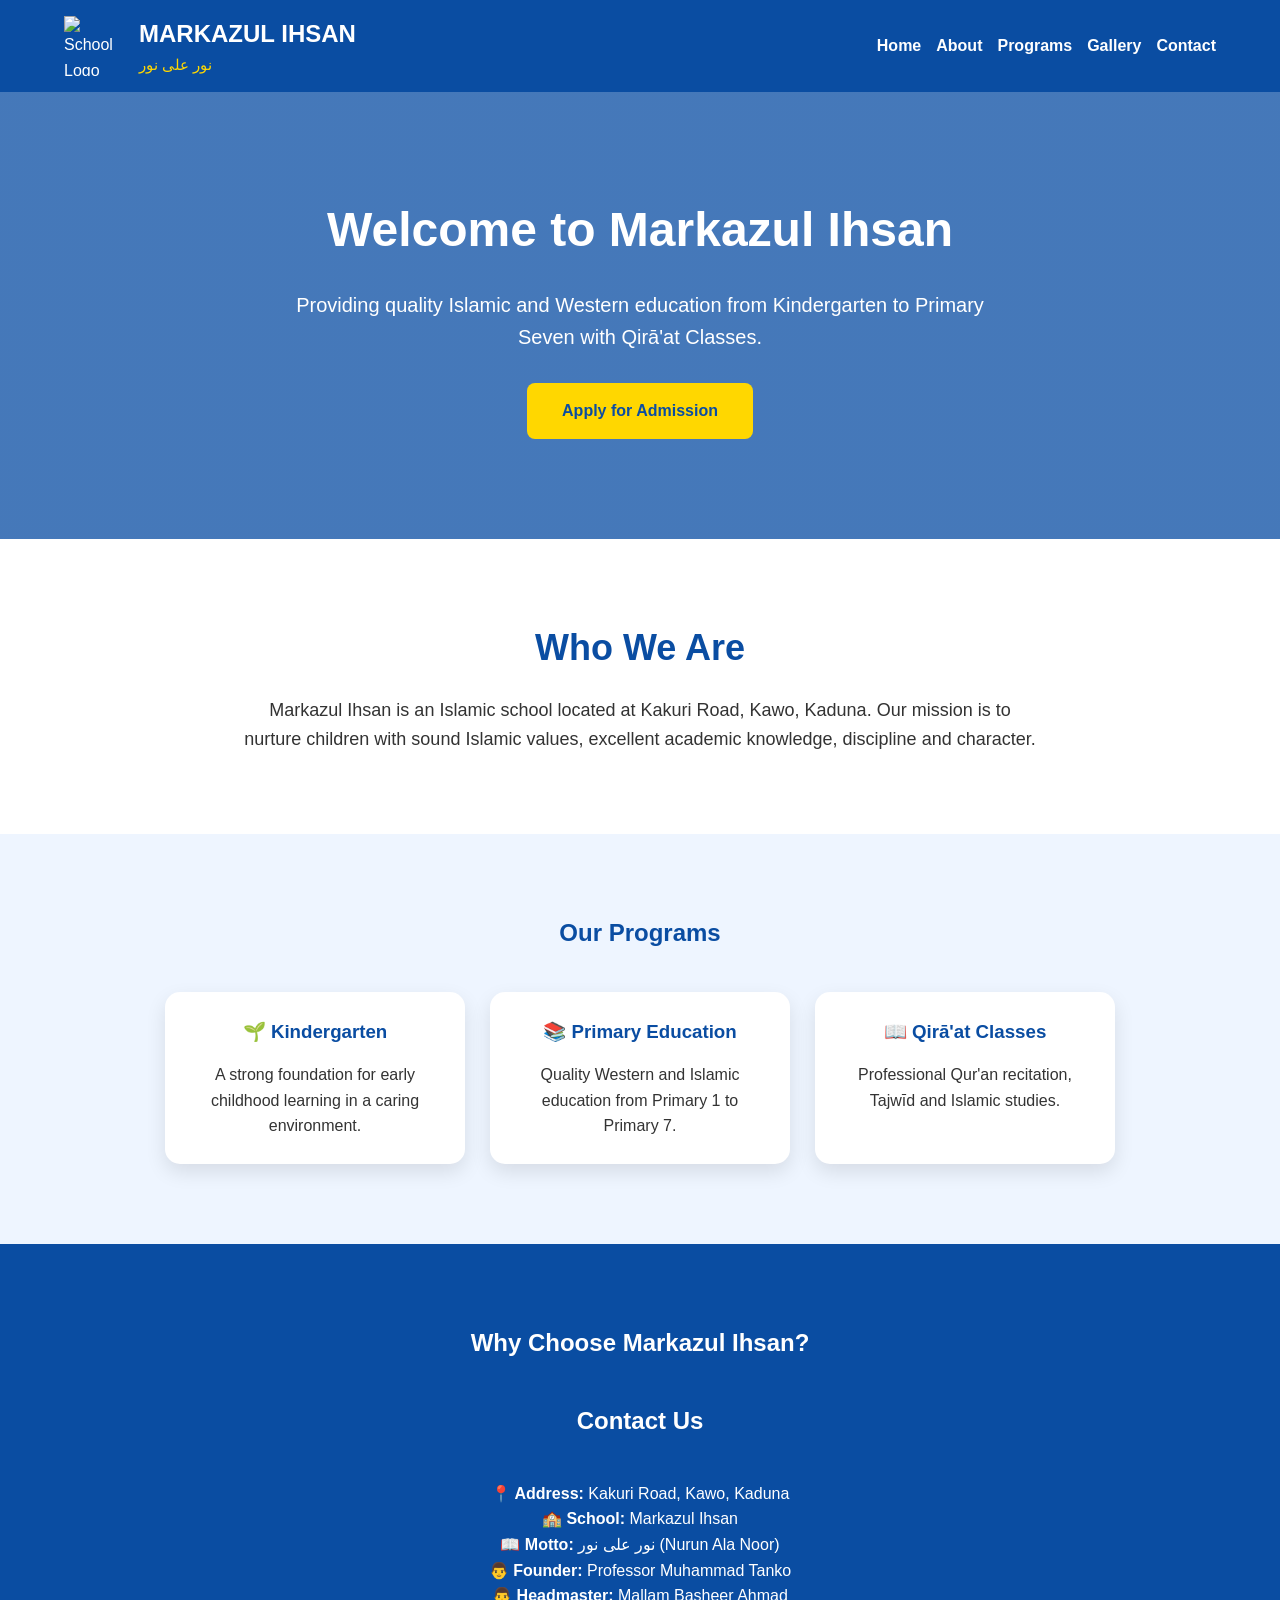
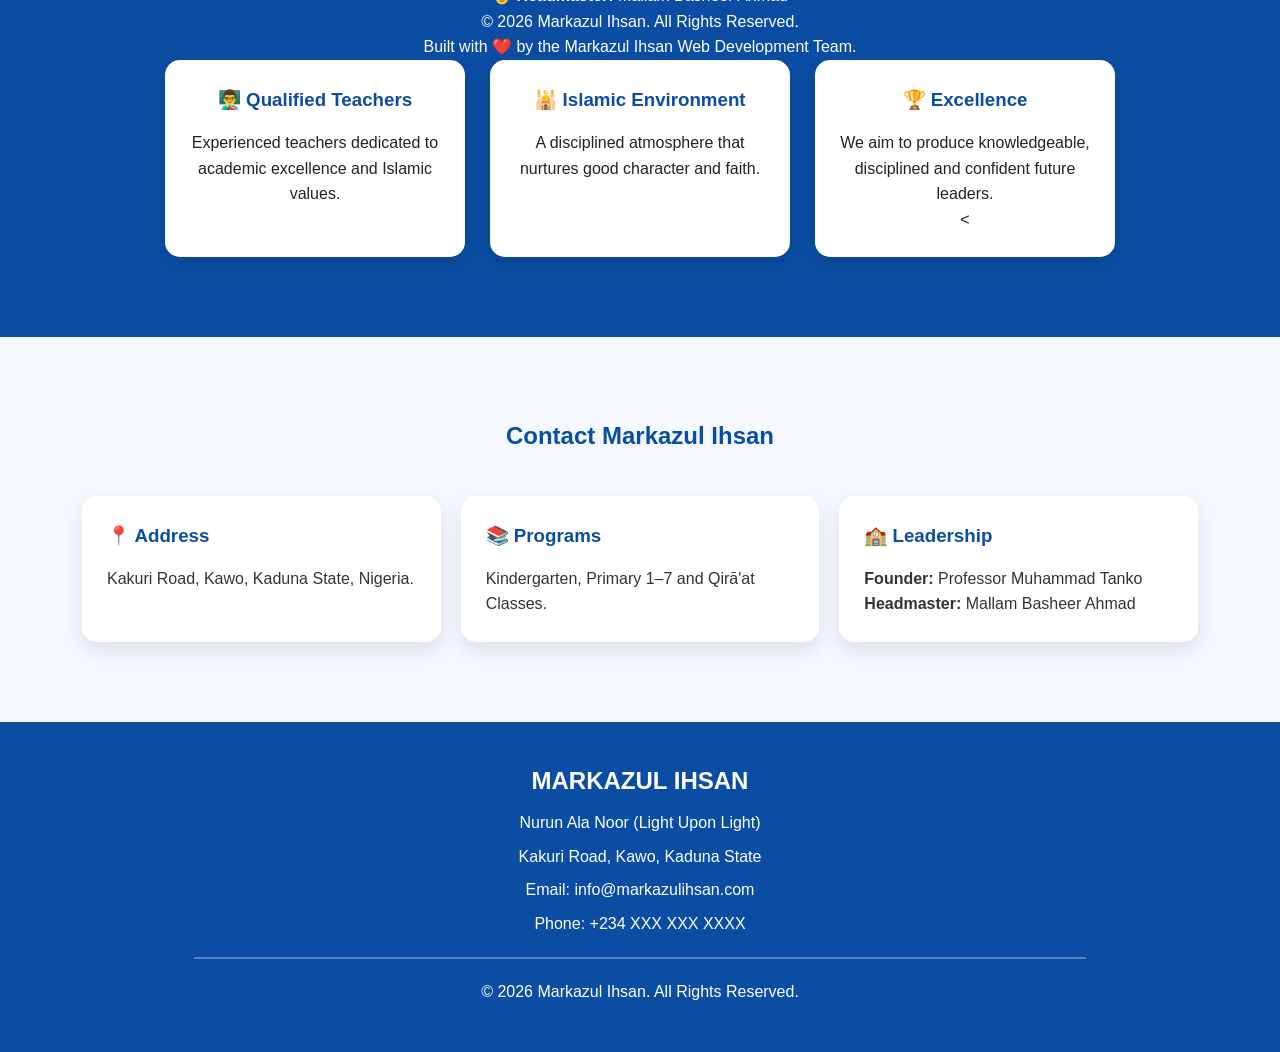
==== index.html @ 16014219 "Add files via upload" ====
<!DOCTYPE html>
<html lang="en">
<head>
    <meta charset="UTF-8">
    <meta name="viewport" content="width=device-width, initial-scale=1.0">
    <title>Markazul Ihsan | Official Website</title>
    <link rel="stylesheet" href="style.css">
</head>

<body>

<header>

<div class="container">

<div class="logo-box">

<img src="logo.png" alt="School Logo" class="logo">

<div>

<h1>MARKAZUL IHSAN</h1>

<p class="motto">نور على نور</p>

</div>

</div>

<nav>

<a href="#">Home</a>
<a href="#">About</a>
<a href="#">Programs</a>
<a href="#">Gallery</a>
<a href="#">Contact</a>

</nav>

</div>

</header>

<section class="hero">

<div class="container">

<h2>Welcome to Markazul Ihsan</h2>

<p>
Providing quality Islamic and Western education from
Kindergarten to Primary Seven with Qirā'at Classes.
</p>

<a href="#" class="btn">Apply for Admission</a>

</div>

</section>

<section class="about">

<div class="container">

<h2>Who We Are</h2>

<p>

Markazul Ihsan is an Islamic school located at
Kakuri Road, Kawo, Kaduna.

Our mission is to nurture children with sound Islamic values,
excellent academic knowledge, discipline and character.

</p>

</div>

</section>
<section class="programs">

<div class="container">

<h2>Our Programs</h2>

<div class="cards">

<div class="card">
<h3>🌱 Kindergarten</h3>
<p>A strong foundation for early childhood learning in a caring environment.</p>
</div>

<div class="card">
<h3>📚 Primary Education</h3>
<p>Quality Western and Islamic education from Primary 1 to Primary 7.</p>
</div>

<div class="card">
<h3>📖 Qirā'at Classes</h3>
<p>Professional Qur'an recitation, Tajwīd and Islamic studies.</p>
</div>

</div>

</div>

</section>

<section class="why">

<div class="container">

<h2>Why Choose Markazul Ihsan?</h2>
<section class="contact-preview">

<div class="container">

<h2>Contact Us</h2>

<p><strong>📍 Address:</strong> Kakuri Road, Kawo, Kaduna</p>

<p><strong>🏫 School:</strong> Markazul Ihsan</p>

<p><strong>📖 Motto:</strong> نور على نور (Nurun Ala Noor)</p>

<p><strong>👨 Founder:</strong> Professor Muhammad Tanko</p>

<p><strong>👨 Headmaster:</strong> Mallam Basheer Ahmad</p>

</div>

</section>

<footer>

<div class="container">

<p>&copy; 2026 Markazul Ihsan. All Rights Reserved.</p>

<p>Built with ❤️ by the Markazul Ihsan Web Development Team.</p>

</div>

</footer>

<script src="script.js"></script>

</body>
</html>

<div class="cards">

<div class="card">
<h3>👨‍🏫 Qualified Teachers</h3>
<p>Experienced teachers dedicated to academic excellence and Islamic values.</p>
</div>

<div class="card">
<h3>🕌 Islamic Environment</h3>
<p>A disciplined atmosphere that nurtures good character and faith.</p>
</div>

<div class="card">
<h3>🏆 Excellence</h3>
<p>We aim to produce knowledgeable, disciplined and confident future leaders.</p>
<p><
</div>

</div>

</div>

</section>
<script src="script.js"></script>
<section class="contact">

<div class="container">

<h2>Contact Markazul Ihsan</h2>

<div class="contact-grid">

<div class="contact-card">

<h3>📍 Address</h3>

<p>Kakuri Road, Kawo, Kaduna State, Nigeria.</p>

</div>

<div class="contact-card">

<h3>📚 Programs</h3>

<p>Kindergarten, Primary 1–7 and Qirā'at Classes.</p>

</div>

<div class="contact-card">

<h3>🏫 Leadership</h3>

<p><strong>Founder:</strong> Professor Muhammad Tanko</p>

<p><strong>Headmaster:</strong> Mallam Basheer Ahmad</p>

</div>

</div>

</div>

</section>
<footer class="footer">

    <div class="container">

        <h2>MARKAZUL IHSAN</h2>

        <p>Nurun Ala Noor (Light Upon Light)</p>

        <p>Kakuri Road, Kawo, Kaduna State</p>

        <p>Email: info@markazulihsan.com</p>

        <p>Phone: +234 XXX XXX XXXX</p>

        <hr>

        <p>&copy; 2026 Markazul Ihsan. All Rights Reserved.</p>

    </div>

</footer>
---- style.css ----
/* ===========================
   RESET
=========================== */

*{
    margin:0;
    padding:0;
    box-sizing:border-box;
}

body{
    font-family:Arial, Helvetica, sans-serif;
    background:#f5f9ff;
    color:#333;
    line-height:1.6;
}

/* ===========================
   CONTAINER
=========================== */

.container{
    width:90%;
    max-width:1200px;
    margin:auto;
}

/* ===========================
   HEADER
=========================== */

header{
    background:#0A4DA2;
    color:white;
    padding:15px 0;
    position:sticky;
    top:0;
    z-index:1000;
}

header .container{
    display:flex;
    justify-content:space-between;
    align-items:center;
    flex-wrap:wrap;
}

.logo-box{
    display:flex;
    align-items:center;
    gap:15px;
}

.logo{
    width:60px;
    height:60px;
    object-fit:contain;
}

.logo-box h1{
    font-size:24px;
}

.motto{
    color:#FFD700;
    font-size:15px;
}

/* ===========================
   NAVIGATION
=========================== */

nav{
    display:flex;
    flex-wrap:wrap;
    gap:15px;
}

nav a{
    color:white;
    text-decoration:none;
    font-weight:bold;
    transition:.3s;
}

nav a:hover{
    color:#FFD700;
}

/* ===========================
   HERO
=========================== */

.hero{
    background:linear-gradient(rgba(10,77,162,.75),
    rgba(10,77,162,.75));
    color:white;
    text-align:center;
    padding:100px 20px;
}

.hero h2{
    font-size:48px;
    margin-bottom:20px;
}

.hero p{
    max-width:700px;
    margin:auto;
    font-size:20px;
}

.btn{
    display:inline-block;
    margin-top:30px;
    background:#FFD700;
    color:#0A4DA2;
    padding:15px 35px;
    text-decoration:none;
    border-radius:8px;
    font-weight:bold;
    transition:.3s;
}

.btn:hover{
    background:white;
}
/* ===========================
   ABOUT SECTION
=========================== */

.about{
    padding:80px 20px;
    background:white;
    text-align:center;
}

.about h2{
    color:#0A4DA2;
    font-size:36px;
    margin-bottom:20px;
}

.about p{
    max-width:800px;
    margin:auto;
    font-size:18px;
}

/* ===========================
   PROGRAMS
=========================== */

.programs{
    padding:80px 20px;
    background:#eef5ff;
    text-align:center;
}

.programs h2{
    color:#0A4DA2;
    margin-bottom:40px;
}

/* ===========================
   CARDS
=========================== */

.cards{
    display:flex;
    justify-content:center;
    gap:25px;
    flex-wrap:wrap;
}

.card{
    background:white;
    width:300px;
    padding:25px;
    border-radius:15px;
    box-shadow:0 8px 20px rgba(0,0,0,.1);
    transition:.3s;
}

.card:hover{
    transform:translateY(-10px);
}

.card h3{
    color:#0A4DA2;
    margin-bottom:15px;
}

/* ===========================
   WHY CHOOSE US
=========================== */

.why{
    padding:80px 20px;
    background:#0A4DA2;
    text-align:center;
    color:white;
}

.why h2{
    margin-bottom:40px;
}

.why .card{
    color:#222;
}

/* ===========================
   GALLERY
=========================== */

.gallery{
    padding:80px 20px;
    background:white;
    text-align:center;
}

.gallery h2{
    color:#0A4DA2;
    margin-bottom:15px;
}

.gallery p{
    margin-bottom:30px;
}

.gallery-grid{
    display:grid;
    grid-template-columns:repeat(auto-fit,minmax(220px,1fr));
    gap:20px;
}

.gallery-grid img{
    width:100%;
    height:220px;
    object-fit:cover;
    border-radius:15px;
    box-shadow:0 8px 20px rgba(0,0,0,.15);
    transition:.3s;
}

.gallery-grid img:hover{
    transform:scale(1.05);
}
/* ===========================
   CONTACT
=========================== */

.contact{
    padding:80px 20px;
    background:#f5f9ff;
}

.contact h2{
    text-align:center;
    color:#0A4DA2;
    margin-bottom:40px;
}

.contact-grid{
    display:grid;
    grid-template-columns:repeat(auto-fit,minmax(250px,1fr));
    gap:20px;
}

.contact-card{
    background:white;
    padding:25px;
    border-radius:15px;
    box-shadow:0 8px 20px rgba(0,0,0,.1);
}

.contact-card h3{
    color:#0A4DA2;
    margin-bottom:15px;
}

/* ===========================
   FOOTER
=========================== */

.footer{
    background:#0A4DA2;
    color:white;
    text-align:center;
    padding:40px 20px;
}

.footer h2{
    margin-bottom:10px;
}

.footer p{
    margin:8px 0;
}

.footer hr{
    width:80%;
    margin:20px auto;
    border:1px solid rgba(255,255,255,.3);
}

/* ===========================
   FORMS
=========================== */

.form-section{
    max-width:700px;
    margin:60px auto;
    padding:30px;
    background:white;
    border-radius:15px;
    box-shadow:0 8px 20px rgba(0,0,0,.1);
}

.form-section h2{
    text-align:center;
    color:#0A4DA2;
    margin-bottom:25px;
}

form{
    display:flex;
    flex-direction:column;
}

label{
    margin-top:15px;
    font-weight:bold;
}

input,
select,
textarea{
    padding:12px;
    margin-top:8px;
    border:1px solid #ccc;
    border-radius:8px;
    font-size:16px;
}

button{
    margin-top:25px;
    background:#0A4DA2;
    color:white;
    border:none;
    padding:15px;
    border-radius:8px;
    cursor:pointer;
    font-size:17px;
}

button:hover{
    background:#083b7d;
}

/* ===========================
   MOBILE
=========================== */

@media (max-width:768px){

header .container{
    flex-direction:column;
    text-align:center;
}

nav{
    justify-content:center;
    margin-top:15px;
}

.hero h2{
    font-size:34px;
}

.hero p{
    font-size:18px;
}

.logo-box{
    flex-direction:column;
}

.card{
    width:100%;
}
}
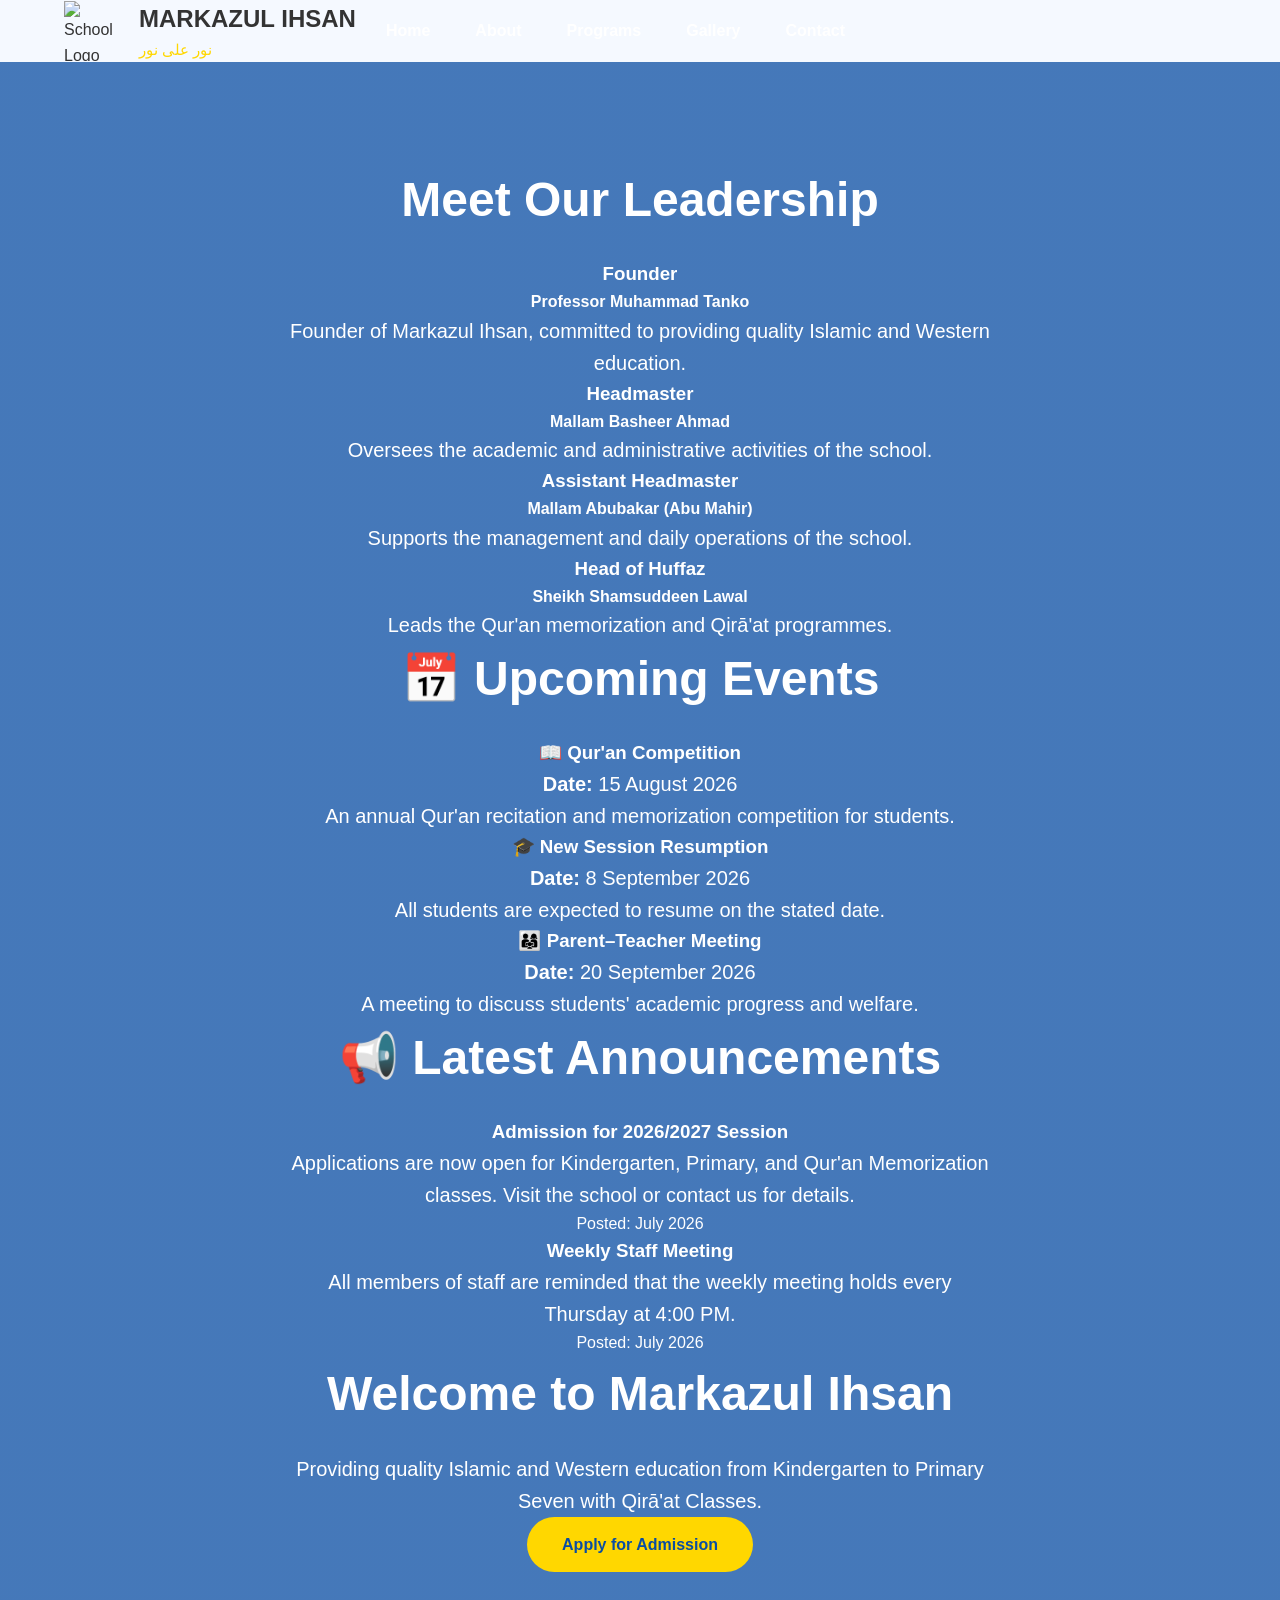
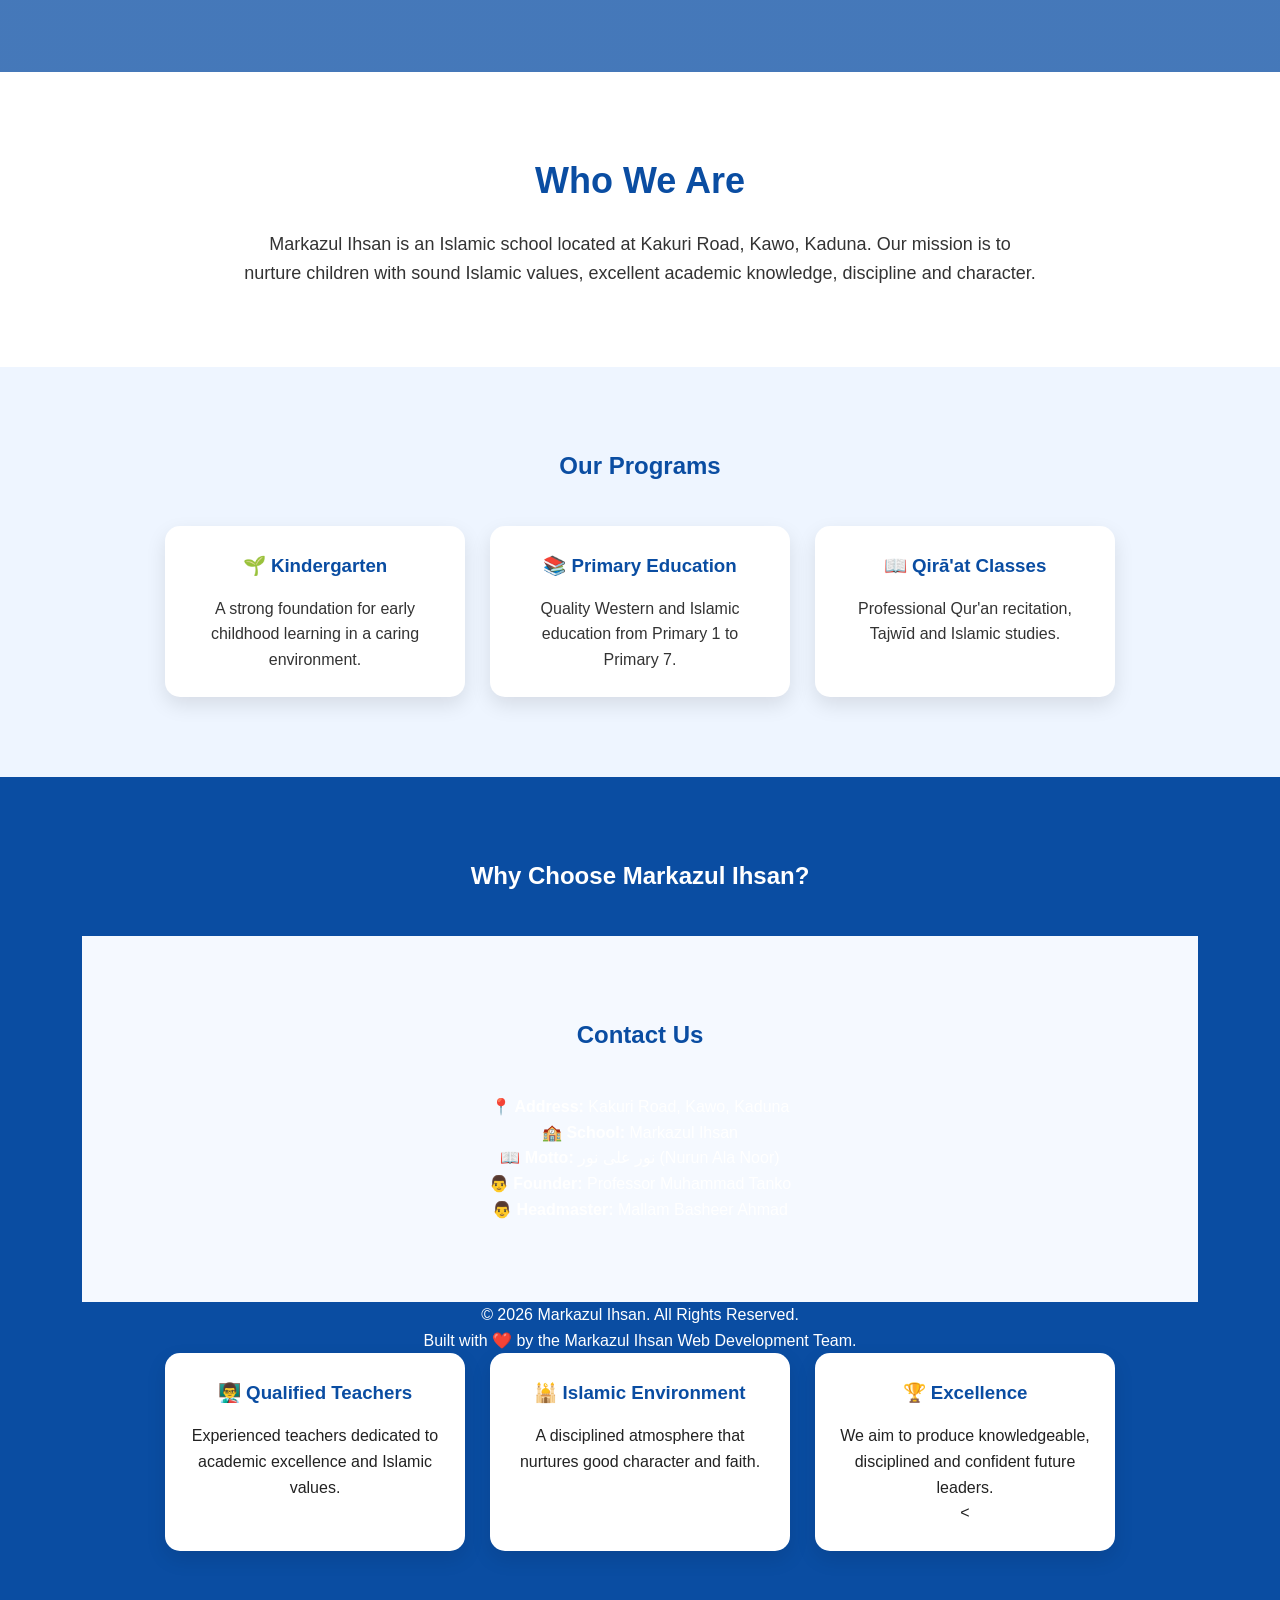
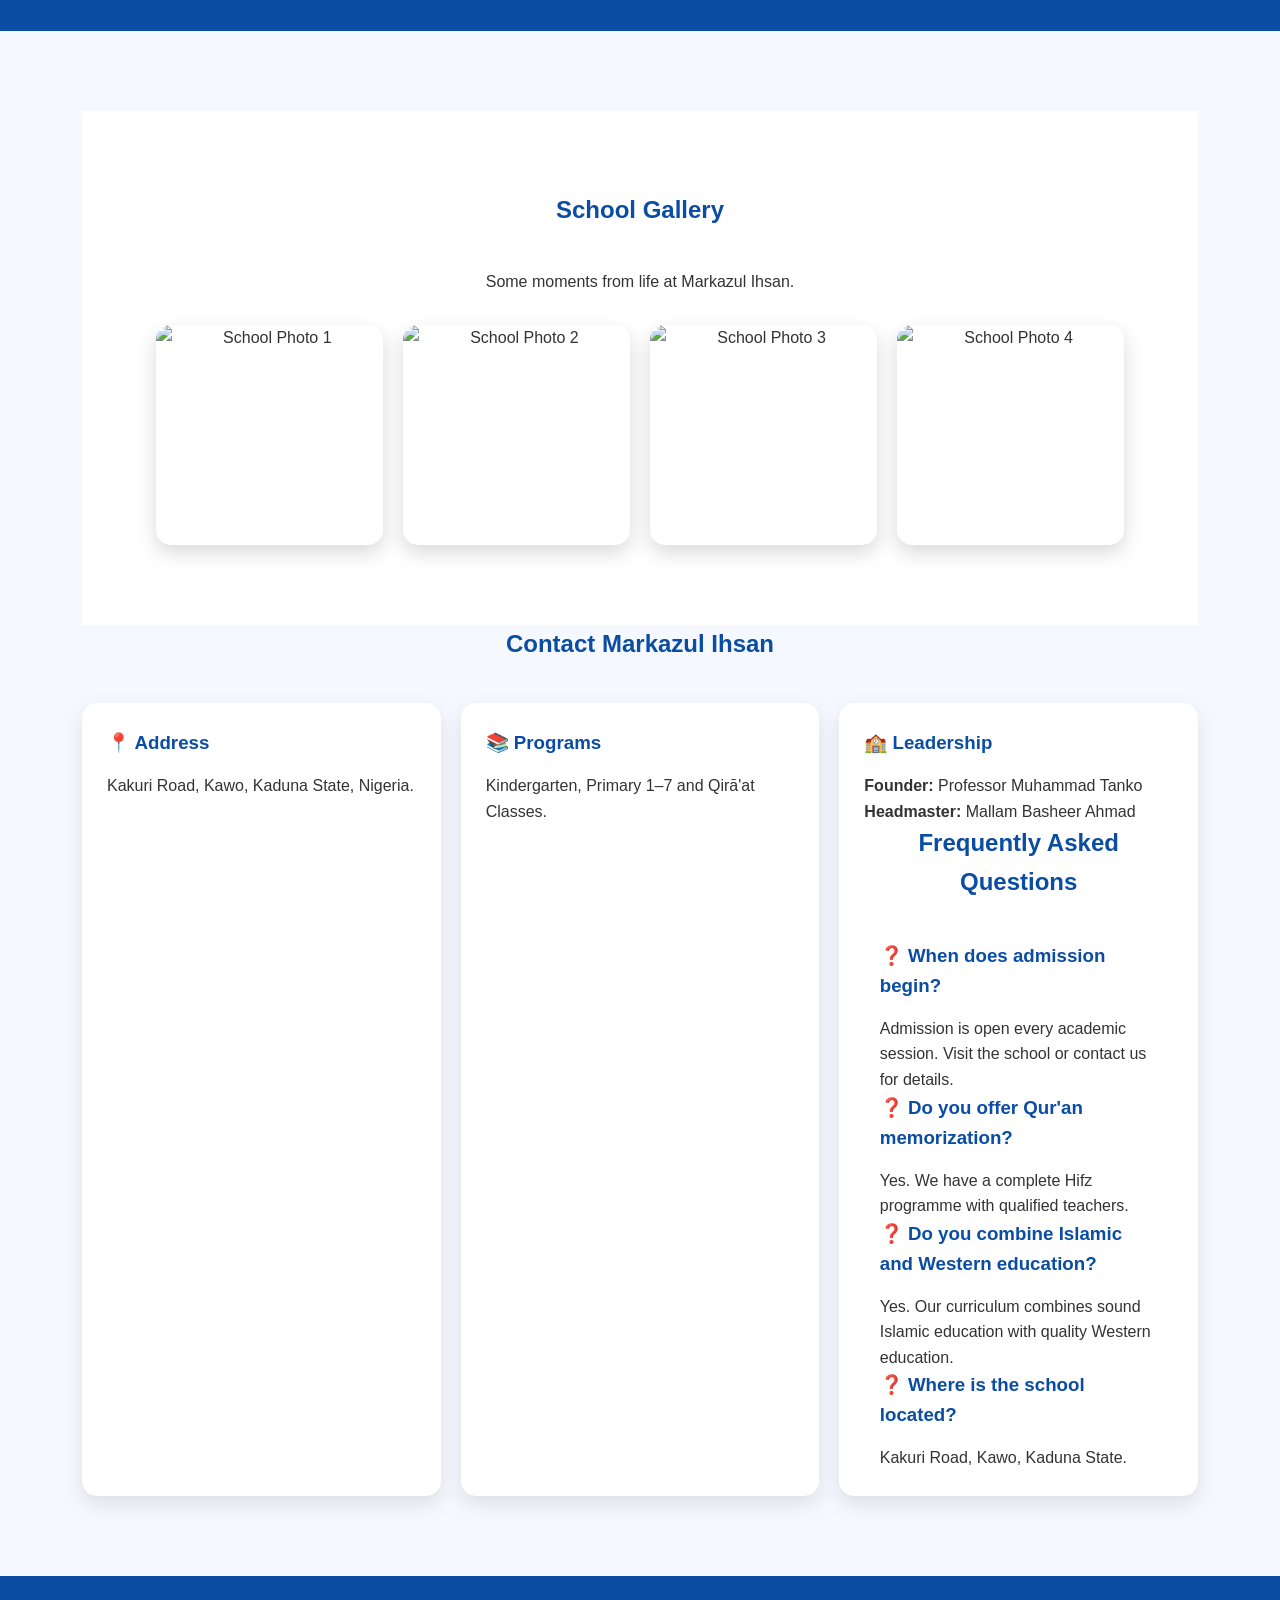
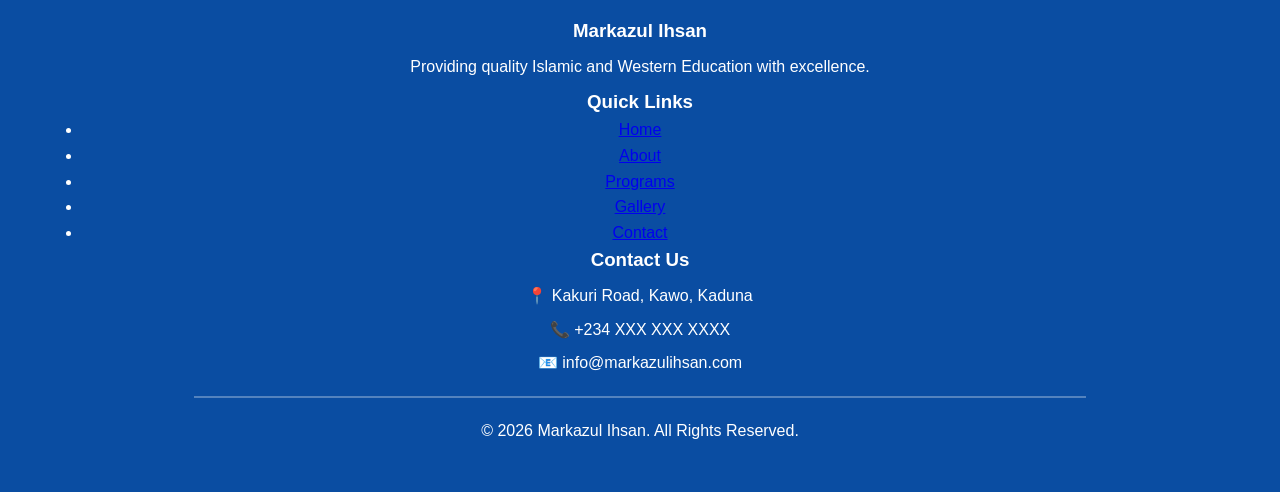
==== commit 1b01f7aa: "Add files via upload" ====
--- a/index.html
+++ b/index.html
@@ -24,7 +24,8 @@
 <p class="motto">نور على نور</p>
 
 </div>
-
+<div class="menu-toggle" id="menu-toggle">
+  
 </div>
 
 <nav>
@@ -42,6 +43,146 @@
 </header>
 
 <section class="hero">
+  <section class="announcements">
+    <section class="events">
+      <section class="leadership">
+
+<div class="container">
+
+<h2>Meet Our Leadership</h2>
+
+<div class="leaders">
+
+<div class="leader-card">
+
+<h3>Founder</h3>
+
+<h4>Professor Muhammad Tanko</h4>
+
+<p>
+Founder of Markazul Ihsan, committed to providing quality Islamic and Western education.
+</p>
+
+</div>
+
+<div class="leader-card">
+
+<h3>Headmaster</h3>
+
+<h4>Mallam Basheer Ahmad</h4>
+
+<p>
+Oversees the academic and administrative activities of the school.
+</p>
+
+</div>
+
+<div class="leader-card">
+
+<h3>Assistant Headmaster</h3>
+
+<h4>Mallam Abubakar (Abu Mahir)</h4>
+
+<p>
+Supports the management and daily operations of the school.
+</p>
+
+</div>
+
+<div class="leader-card">
+
+<h3>Head of Huffaz</h3>
+
+<h4>Sheikh Shamsuddeen Lawal</h4>
+
+<p>
+Leads the Qur'an memorization and Qirā'at programmes.
+</p>
+
+</div>
+
+</div>
+
+</div>
+
+</section>
+
+<div class="container">
+
+<h2>📅 Upcoming Events</h2>
+
+<div class="event-grid">
+
+<div class="event-card">
+
+<h3>📖 Qur'an Competition</h3>
+
+<p><strong>Date:</strong> 15 August 2026</p>
+
+<p>An annual Qur'an recitation and memorization competition for students.</p>
+
+</div>
+
+<div class="event-card">
+
+<h3>🎓 New Session Resumption</h3>
+
+<p><strong>Date:</strong> 8 September 2026</p>
+
+<p>All students are expected to resume on the stated date.</p>
+
+</div>
+
+<div class="event-card">
+
+<h3>👨‍👩‍👧 Parent–Teacher Meeting</h3>
+
+<p><strong>Date:</strong> 20 September 2026</p>
+
+<p>A meeting to discuss students' academic progress and welfare.</p>
+
+</div>
+
+</div>
+
+</div>
+
+</section>
+
+<div class="container">
+
+<h2>📢 Latest Announcements</h2>
+
+<div class="announcement-card">
+
+<h3>Admission for 2026/2027 Session</h3>
+
+<p>
+Applications are now open for Kindergarten,
+Primary, and Qur'an Memorization classes.
+Visit the school or contact us for details.
+</p>
+
+<span>Posted: July 2026</span>
+
+</div>
+
+<div class="announcement-card">
+
+<h3>Weekly Staff Meeting</h3>
+
+<p>
+All members of staff are reminded that the
+weekly meeting holds every Thursday at 4:00 PM.
+</p>
+
+<span>Posted: July 2026</span>
+
+</div>
+
+</div>
+
+</section>
 
 <div class="container">
 
@@ -58,7 +199,7 @@
 
 </section>
 
-<section class="about">
+<section class="about fade-up">
 
 <div class="container">
 
@@ -77,7 +218,7 @@
 </div>
 
 </section>
-<section class="programs">
+<section class="programs fade-up">
 
 <div class="container">
 
@@ -111,7 +252,7 @@
 <div class="container">
 
 <h2>Why Choose Markazul Ihsan?</h2>
-<section class="contact-preview">
+<section class="contact fade-up">
 
 <div class="container">
 
@@ -175,7 +316,29 @@
 <section class="contact">
 
 <div class="container">
-
+<section class="gallery fade-up">
+
+<div class="container">
+
+<h2>School Gallery</h2>
+
+<p>Some moments from life at Markazul Ihsan.</p>
+
+<div class="gallery-grid">
+
+<img src="images/photo1.jpg" alt="School Photo 1">
+
+<img src="images/photo2.jpg" alt="School Photo 2">
+
+<img src="images/photo3.jpg" alt="School Photo 3">
+
+<img src="images/photo4.jpg" alt="School Photo 4">
+
+</div>
+
+</div>
+
+</section>
 <h2>Contact Markazul Ihsan</h2>
 
 <div class="contact-grid">
@@ -203,7 +366,35 @@
 <p><strong>Founder:</strong> Professor Muhammad Tanko</p>
 
 <p><strong>Headmaster:</strong> Mallam Basheer Ahmad</p>
-
+<section class="faq">
+
+<div class="container">
+
+<h2>Frequently Asked Questions</h2>
+
+<div class="faq-item">
+<h3>❓ When does admission begin?</h3>
+<p>Admission is open every academic session. Visit the school or contact us for details.</p>
+</div>
+
+<div class="faq-item">
+<h3>❓ Do you offer Qur'an memorization?</h3>
+<p>Yes. We have a complete Hifz programme with qualified teachers.</p>
+</div>
+
+<div class="faq-item">
+<h3>❓ Do you combine Islamic and Western education?</h3>
+<p>Yes. Our curriculum combines sound Islamic education with quality Western education.</p>
+</div>
+
+<div class="faq-item">
+<h3>❓ Where is the school located?</h3>
+<p>Kakuri Road, Kawo, Kaduna State.</p>
+</div>
+
+</div>
+
+</section>
 </div>
 
 </div>
@@ -213,21 +404,61 @@
 </section>
 <footer class="footer">
 
-    <div class="container">
-
-        <h2>MARKAZUL IHSAN</h2>
-
-        <p>Nurun Ala Noor (Light Upon Light)</p>
-
-        <p>Kakuri Road, Kawo, Kaduna State</p>
-
-        <p>Email: info@markazulihsan.com</p>
-
-        <p>Phone: +234 XXX XXX XXXX</p>
-
-        <hr>
-
-        <p>&copy; 2026 Markazul Ihsan. All Rights Reserved.</p>
+<div class="container">
+
+<div class="footer-grid">
+
+<div>
+
+<h3>Markazul Ihsan</h3>
+
+<p>
+Providing quality Islamic and Western Education with excellence.
+</p>
+
+</div>
+
+<div>
+
+<h3>Quick Links</h3>
+
+<ul>
+
+<li><a href="index.html">Home</a></li>
+
+<li><a href="about.html">About</a></li>
+
+<li><a href="programs.html">Programs</a></li>
+
+<li><a href="gallery.html">Gallery</a></li>
+
+<li><a href="contact.html">Contact</a></li>
+
+</ul>
+
+</div>
+
+<div>
+
+<h3>Contact Us</h3>
+
+<p>📍 Kakuri Road, Kawo, Kaduna</p>
+
+<p>📞 +234 XXX XXX XXXX</p>
+
+<p>📧 info@markazulihsan.com</p>
+
+</div>
+
+</div>
+
+<hr>
+
+<p>&copy; 2026 Markazul Ihsan. All Rights Reserved.</p>
+
+</div>
+
+</footer>
 
     </div>
 
--- a/style.css
+++ b/style.css
@@ -1,4 +1,6 @@
-/* ===========================
+html{
+    scroll-behavior:smooth;
+}/* ===========================
    RESET
 =========================== */
 
@@ -29,13 +31,14 @@
    HEADER
 =========================== */
 
-header{
+{header
     background:#0A4DA2;
     color:white;
-    padding:15px 0;
+    padding:18px 0;
     position:sticky;
     top:0;
     z-index:1000;
+    box-shadow:0 3px 12px rgba(0,0,0,.2);
 }
 
 header .container{
@@ -80,11 +83,14 @@
     color:white;
     text-decoration:none;
     font-weight:bold;
+    padding:10px 15px;
+    border-radius:8px;
     transition:.3s;
 }
 
 nav a:hover{
-    color:#FFD700;
+    background:white;
+    color:#0A4DA2;
 }
 
 /* ===========================
@@ -112,15 +118,21 @@
 
 .btn{
     display:inline-block;
-    margin-top:30px;
     background:#FFD700;
     color:#0A4DA2;
     padding:15px 35px;
+    border-radius:50px;
     text-decoration:none;
-    border-radius:8px;
     font-weight:bold;
-    transition:.3s;
-}
+    transition:all .3s ease;
+}
+
+.btn:hover{
+    background:white;
+    transform:translateY(-3px);
+    box-shadow:0 8px 20px rgba(0,0,0,.2);
+}
+
 
 .btn:hover{
     background:white;
@@ -390,4 +402,557 @@
 .card{
     width:100%;
 }
+}
+.menu-toggle{
+    display:none;
+    font-size:30px;
+    cursor:pointer;
+    color:white;
+}
+
+@media(max-width:768px){
+
+.menu-toggle{
+display:block;
+}
+
+nav{
+display:none;
+flex-direction:column;
+width:100%;
+margin-top:15px;
+}
+
+nav.active{
+display:flex;
+}
+
+}
+.menu-toggle{
+    display:none;
+    font-size:30px;
+    cursor:pointer;
+    color:white;
+}
+
+@media(max-width:768px){
+
+.menu-toggle{
+display:block;
+}
+
+.fade-up{
+    opacity:0;
+    transform:translateY(40px);
+    animation:fadeUp 1s ease forwards;
+}
+
+@keyframes fadeUp{
+
+from{
+opacity:0;
+transform:translateY(40px);
+}
+
+to{
+opacity:1;
+transform:translateY(0);
+}
+
+}
+.login-container{
+    min-height:100vh;
+    display:flex;
+    justify-content:center;
+    align-items:center;
+    background:linear-gradient(135deg,#0A4DA2,#4A90E2);
+}
+
+.login-card{
+    background:white;
+    padding:40px;
+    border-radius:15px;
+    width:350px;
+    box-shadow:0 10px 25px rgba(0,0,0,.2);
+    text-align:center;
+}
+
+.login-card h2{
+    color:#0A4DA2;
+    margin-bottom:10px;
+}
+
+.login-card p{
+    margin-bottom:20px;
+}
+
+.login-card input{
+    width:100%;
+    margin:10px 0;
+}
+
+.login-card button{
+    width:100%;
+}
+.announcements{
+    padding:80px 20px;
+    background:#eef5ff;
+}
+
+.announcements h2{
+    text-align:center;
+    color:#0A4DA2;
+    margin-bottom:40px;
+}
+
+.announcement-card{
+    background:white;
+    padding:25px;
+    margin-bottom:20px;
+    border-left:6px solid #0A4DA2;
+    border-radius:10px;
+    box-shadow:0 5px 15px rgba(0,0,0,.1);
+}
+
+.announcement-card h3{
+    color:#0A4DA2;
+    margin-bottom:10px;
+}
+
+.announcement-card span{
+    display:block;
+    margin-top:15px;
+    color:gray;
+    font-size:14px;
+}
+.events{
+    padding:80px 20px;
+    background:white;
+}
+
+.events h2{
+    text-align:center;
+    color:#0A4DA2;
+    margin-bottom:40px;
+}
+
+.event-grid{
+    display:grid;
+    grid-template-columns:repeat(auto-fit,minmax(280px,1fr));
+    gap:20px;
+}
+
+.event-card{
+    background:#f8fbff;
+    padding:25px;
+    border-radius:12px;
+    box-shadow:0 5px 15px rgba(0,0,0,.1);
+    transition:.3s;
+}
+
+.event-card:hover{
+    transform:translateY(-5px);
+}
+
+.event-card h3{
+    color:#0A4DA2;
+    margin-bottom:15px;
+}
+.leadership{
+    padding:80px 20px;
+    background:#eef5ff;
+}
+
+.leadership h2{
+    text-align:center;
+    color:#0A4DA2;
+    margin-bottom:40px;
+}
+
+.leaders{
+    display:grid;
+    grid-template-columns:repeat(auto-fit,minmax(250px,1fr));
+    gap:20px;
+}
+
+.leader-card{
+    background:white;
+    padding:25px;
+    border-radius:15px;
+    text-align:center;
+    box-shadow:0 8px 20px rgba(0,0,0,.1);
+    transition:.3s;
+}
+
+.leader-card:hover{
+    transform:translateY(-8px);
+}
+
+.leader-card h3{
+    color:#0A4DA2;
+    margin-bottom:10px;
+}
+
+.leader-card h4{
+    margin-bottom:15px;
+    color:#444;
+}
+.footer{
+    background:#0A4DA2;
+    color:white;
+    padding:60px 20px 20px;
+}
+
+.footer-grid{
+    display:grid;
+    grid-template-columns:repeat(auto-fit,minmax(220px,1fr));
+    gap:30px;
+    margin-bottom:30px;
+}
+
+.footer h3{
+    margin-bottom:15px;
+}
+
+.footer ul{
+    list-style:none;
+}
+
+.footer ul li{
+    margin-bottom:10px;
+}
+
+.footer a{
+    color:white;
+    text-decoration:none;
+}
+
+.footer a:hover{
+    color:#FFD700;
+}
+
+.footer hr{
+    border:1px solid rgba(255,255,255,.2);
+    margin:20px 0;
+}
+
+.footer p:last-child{
+    text-align:center;
+}
+.faq{
+    padding:80px 20px;
+    background:#ffffff;
+}
+
+.faq h2{
+    text-align:center;
+    color:#0A4DA2;
+    margin-bottom:40px;
+}
+
+.faq-item{
+    background:#f8fbff;
+    border-left:5px solid #0A4DA2;
+    padding:20px;
+    margin-bottom:20px;
+    border-radius:10px;
+    box-shadow:0 5px 15px rgba(0,0,0,.08);
+}
+
+.faq-item h3{
+    color:#0A4DA2;
+    margin-bottom:10px;
+}
+body{
+    margin:0;
+    font-family:Arial, sans-serif;
+    background:#f4f7fc;
+}
+
+.container{
+    width:90%;
+    max-width:700px;
+    margin:40px auto;
+    background:white;
+    padding:30px;
+    border-radius:10px;
+    box-shadow:0 5px 15px rgba(0,0,0,.1);
+}
+
+h1{
+    text-align:center;
+    color:#0A4DA2;
+}
+
+label{
+    display:block;
+    margin-top:15px;
+    font-weight:bold;
+}
+
+input{
+    width:100%;
+    padding:12px;
+    margin-top:5px;
+    border:1px solid #ccc;
+    border-radius:6px;
+    box-sizing:border-box;
+}
+
+button{
+    width:100%;
+    padding:15px;
+    margin-top:25px;
+    background:#0A4DA2;
+    color:white;
+    border:none;
+    border-radius:6px;
+    font-size:16px;
+    cursor:pointer;
+}
+
+button:hover{
+    background:#083b7d;
+}
+table{
+    width:100%;
+    border-collapse:collapse;
+    margin-top:20px;
+}
+
+th{
+    background:#0A4DA2;
+    color:white;
+    padding:12px;
+}
+
+td{
+    padding:12px;
+    text-align:center;
+}
+
+tr:nth-child(even){
+    background:#f2f2f2;
+}
+
+tr:hover{
+    background:#dbe9ff;
+}
+button{
+    background:#0A4DA2;
+    color:white;
+    border:none;
+    padding:10px 15px;
+    border-radius:5px;
+    cursor:pointer;
+}
+
+button:hover{
+    opacity:.9;
+}
+
+.delete-btn{
+    background:#d9534f;
+}
+.dashboard{
+display:flex;
+min-height:100vh;
+}
+
+.sidebar{
+width:250px;
+background:#0A4DA2;
+padding:20px;
+}
+
+.sidebar h2{
+color:white;
+text-align:center;
+margin-bottom:30px;
+}
+
+.sidebar a{
+display:block;
+color:white;
+text-decoration:none;
+padding:15px;
+margin:10px 0;
+border-radius:8px;
+transition:.3s;
+}
+
+.sidebar a:hover{
+background:white;
+color:#0A4DA2;
+}
+
+.main{
+flex:1;
+padding:30px;
+background:#f4f7fc;
+}
+
+.cards{
+display:grid;
+grid-template-columns:repeat(auto-fit,minmax(220px,1fr));
+gap:20px;
+}
+
+.card{
+background:white;
+padding:30px;
+border-radius:12px;
+text-align:center;
+box-shadow:0 5px 15px rgba(0,0,0,.1);
+}
+
+.card h2{
+font-size:40px;
+color:#0A4DA2;
+}
+#search{
+width:100%;
+padding:12px;
+margin:20px 0;
+border:1px solid #ccc;
+border-radius:6px;
+font-size:16px;
+}
+#recentStudents{
+width:100%;
+margin-top:30px;
+border-collapse:collapse;
+}
+
+#recentStudents th{
+background:#0A4DA2;
+color:white;
+padding:12px;
+}
+
+#recentStudents td{
+padding:12px;
+text-align:center;
+border-bottom:1px solid #ddd;
+}
+.topbar{
+display:flex;
+justify-content:space-between;
+align-items:center;
+background:white;
+padding:20px;
+margin-bottom:25px;
+border-radius:10px;
+box-shadow:0 5px 15px rgba(0,0,0,.1);
+}
+
+.admin{
+font-weight:bold;
+color:#0A4DA2;
+}
+.profile-card{
+
+max-width:500px;
+
+margin:40px auto;
+
+background:white;
+
+padding:30px;
+
+border-radius:15px;
+
+text-align:center;
+
+box-shadow:0 5px 20px rgba(0,0,0,.15);
+
+}
+
+.profile-card img{
+
+width:120px;
+
+height:120px;
+
+border-radius:50%;
+
+margin-bottom:20px;
+
+border:4px solid #0A4DA2;
+
+}
+
+.profile-card p{
+
+margin:15px 0;
+
+font-size:18px;
+
+}
+#preview{
+
+display:block;
+
+width:120px;
+
+height:120px;
+
+margin:20px auto;
+
+border-radius:50%;
+
+border:3px solid #0A4DA2;
+
+object-fit:cover;
+
+}
+.logo{
+
+text-align:center;
+
+margin-bottom:40px;
+
+color:white;
+
+}
+
+.logo h2{
+
+margin:0;
+
+font-size:35px;
+
+}
+
+.logo p{
+
+margin-top:8px;
+
+font-size:14px;
+
+opacity:.8;
+
+}
+.news{
+max-width:1100px;
+margin:40px auto;
+padding:20px;
+}
+
+.news-card{
+background:#fff;
+padding:20px;
+margin-bottom:20px;
+border-left:6px solid #0A4DA2;
+border-radius:10px;
+box-shadow:0 3px 10px rgba(0,0,0,.1);
+}
+
+.news-card h2{
+margin-bottom:10px;
+color:#0A4DA2;
+}
+
+.news-card small{
+color:#777;
 }
